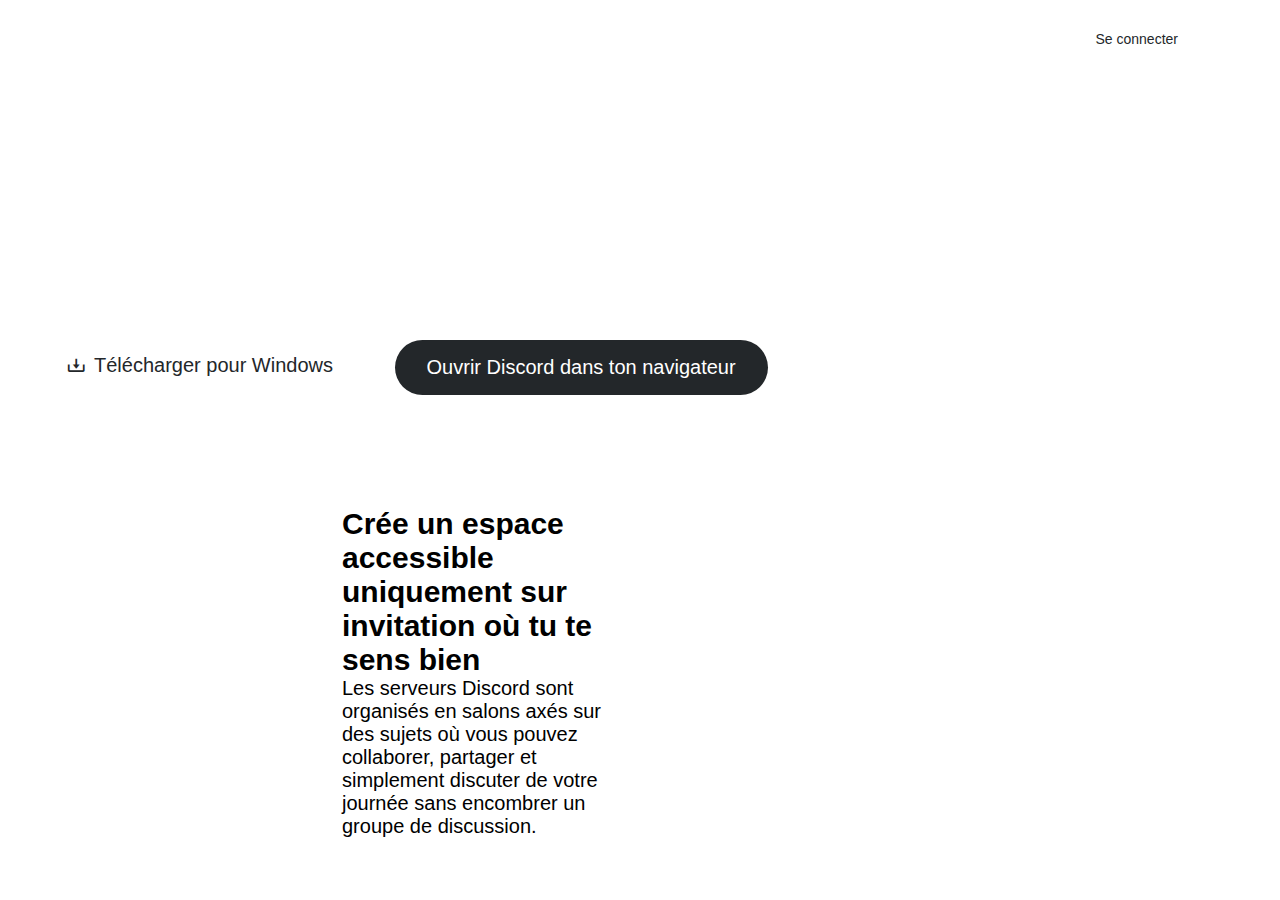
==== I_Clone_Discord_Website-CSS_Grid/index.html @ 0c386317 "inte html : section(collaboration)" ====
<!doctype html>
<html lang="en">

<head>
    <meta charset="UTF-8">
    <meta name="viewport" content="width=device-width, user-scalable=no, initial-scale=1.0, maximum-scale=1.0, minimum-scale=1.0">
    <meta http-equiv="X-UA-Compatible" content="ie=edge">
    <title>I Clone Discord Website Using CSS Grid</title>
    <link href='https://unpkg.com/boxicons@2.0.7/css/boxicons.min.css' rel='stylesheet'>
    <link rel="stylesheet" href="./main.css"> </head>

<body>

    <header class="hero">
        <div class="main-header container">
            <nav class="main-nav">
                <a href="index.html" class="logo">
                    <img src="./assets/images/logo.svg" alt="">
                </a>

                <ul class="nav-list">
                    <li class="nav-item">
                        <a href="#" class="nav-link">Download</a>
                    </li>
                    <li class="nav-item">
                        <a href="#" class="nav-link">Why Discord</a>
                    </li>
                    <li class="nav-item">
                        <a href="#" class="nav-link">Nitro</a>
                    </li>
                    <li class="nav-item">
                        <a href="#" class="nav-link">Safety</a>
                    </li>
                    <li class="nav-item">
                        <a href="#" class="nav-link">Support</a>
                    </li>
                </ul>

                <div class="nav-items-right">
                    <a href="#" class="btn btn-small btn-light btn-login">Se connecter</a>
                    <span class="mobile-toggle">
                        <i class="bx bx-menu btn-open"></i>
                        <i class="bx bx-x btn-close"></i>
                    </span>
                </div>
            </nav>
        </div>
    
        <div class="row container">
            <div class="hero-content-wrap">
                <h1 class="title primary-title">Your place to talk</h1>
                <p class="hero-description">
                    …où tu pourrais faire partie d'un club scolaire, d'un groupe de gamers ou d'une communauté d'art internationale. Un endroit où toi et ta bande d'amis pouvez simplement passer du temps ensemble. Un endroit qui permettrait plus facilement de discuter tous les jours et de se retrouver plus souvent.
                </p>

                <div class="hero-btn-group">
                    <a href="#" class="btn btn-large btn-light">
                        <i class="bx bx-download"></i> Télécharger pour Windows
                    </a>
                    <a href="#" class="btn btn-large btn-dark">
                        Ouvrir Discord dans ton navigateur
                    </a>
                </div>
            </div>
        </div>
    </header>

    <section class="collaboration">
        <div class="row container">
            <img src="./assets/images/section-1.svg" alt="" class="grid-image">
            <div class="text-group">
                <h2 class="title secondary-title">Crée un espace accessible uniquement sur invitation où tu te sens bien</h2>
                <p>Les serveurs Discord sont organisés en salons axés sur des sujets où vous pouvez collaborer, partager et simplement discuter de votre journée sans encombrer un groupe de discussion.</p>
            </div>
        </div>
    </section>

<!--<svg class="wave" version="1.1" xmlns="http://www.w3.org/2000/svg" viewBox="0 0 1440 100" preserveAspectRatio="none">-->
<!--    <path class="wave-path" d="M826.337463,25.5396311 C670.970254,58.655965 603.696181,68.7870267 447.802481,35.1443383 C293.342778,1.81111414 137.33377,1.81111414 0,1.81111414 L0,150 L1920,150 L1920,1.81111414 C1739.53523,-16.6853983 1679.86404,73.1607868 1389.7826,37.4859505 C1099.70117,1.81111414 981.704672,-7.57670281 826.337463,25.5396311 Z" fill="currentColor"></path>-->
<!--</svg>-->

</body>
</html>
---- I_Clone_Discord_Website-CSS_Grid/main.css ----
@font-face{font-family:"Whitney Light";src:url("./assets/fonts/whitneylight.woff") format("woff")}@font-face{font-family:"Whitney Medium";src:url("./assets/fonts/whitneymedium.woff") format("woff")}@font-face{font-family:"Whitney Bold";src:url("./assets/fonts/whitneybold.woff") format("woff")}*{margin:0;padding:0;box-sizing:border-box}html{font-size:62.5%}body{font-size:2rem;font-family:"Whitney Light",sans-serif}a{text-decoration:none;display:inline-block}img{max-width:100%;display:block}.hero{background:url(./assets/images/hero-bg.jpg) center/cover}.main-header{height:8rem;padding:0 2.4rem}.container{max-width:126rem;margin:0 auto}.main-nav{height:100%;display:flex;align-items:center;justify-content:space-between}.logo{width:12.4rem}.nav-list{display:none}.nav-items-right{display:flex;align-items:center}.btn:hover{box-shadow:0 .8rem 1.5rem rgba(0,0,0,.2)}.btn-small{font-size:1.4rem;padding:.7rem 1.6rem;border-radius:4rem}.btn-light{background-color:#fff;color:#23272a;transition:all .4s}.btn-light:hover{color:#7289da}.btn-login{margin-right:1.6rem;line-height:1.8}.mobile-toggle{display:flex;font-size:3.6rem;color:#fff;cursor:pointer}.btn-close{display:none}.row{display:grid;grid-template-columns:repeat(4, 1fr);gap:0 2rem;padding:5.6rem 2.4rem}.hero-content-wrap{grid-column:span 4;color:#fff}.title{font-family:"Whitney Bold",sans-serif}.primary-title{font-size:4.8rem;line-height:120%}.hero-description{line-height:3.2rem;margin-top:2.4rem}.hero-btn-group .btn-light{margin:2.4rem 2.4rem 0 0;display:inline-flex}.hero-btn-group .btn-light i{align-self:center;margin-right:.8rem}.btn-large{padding:1.6rem 3.2rem;border-radius:2.8rem}.btn-dark{background-color:#23272a;color:#fff;margin-top:2.4rem;transition:background-color .5s}.btn-dark:hover{background-color:#36393f}
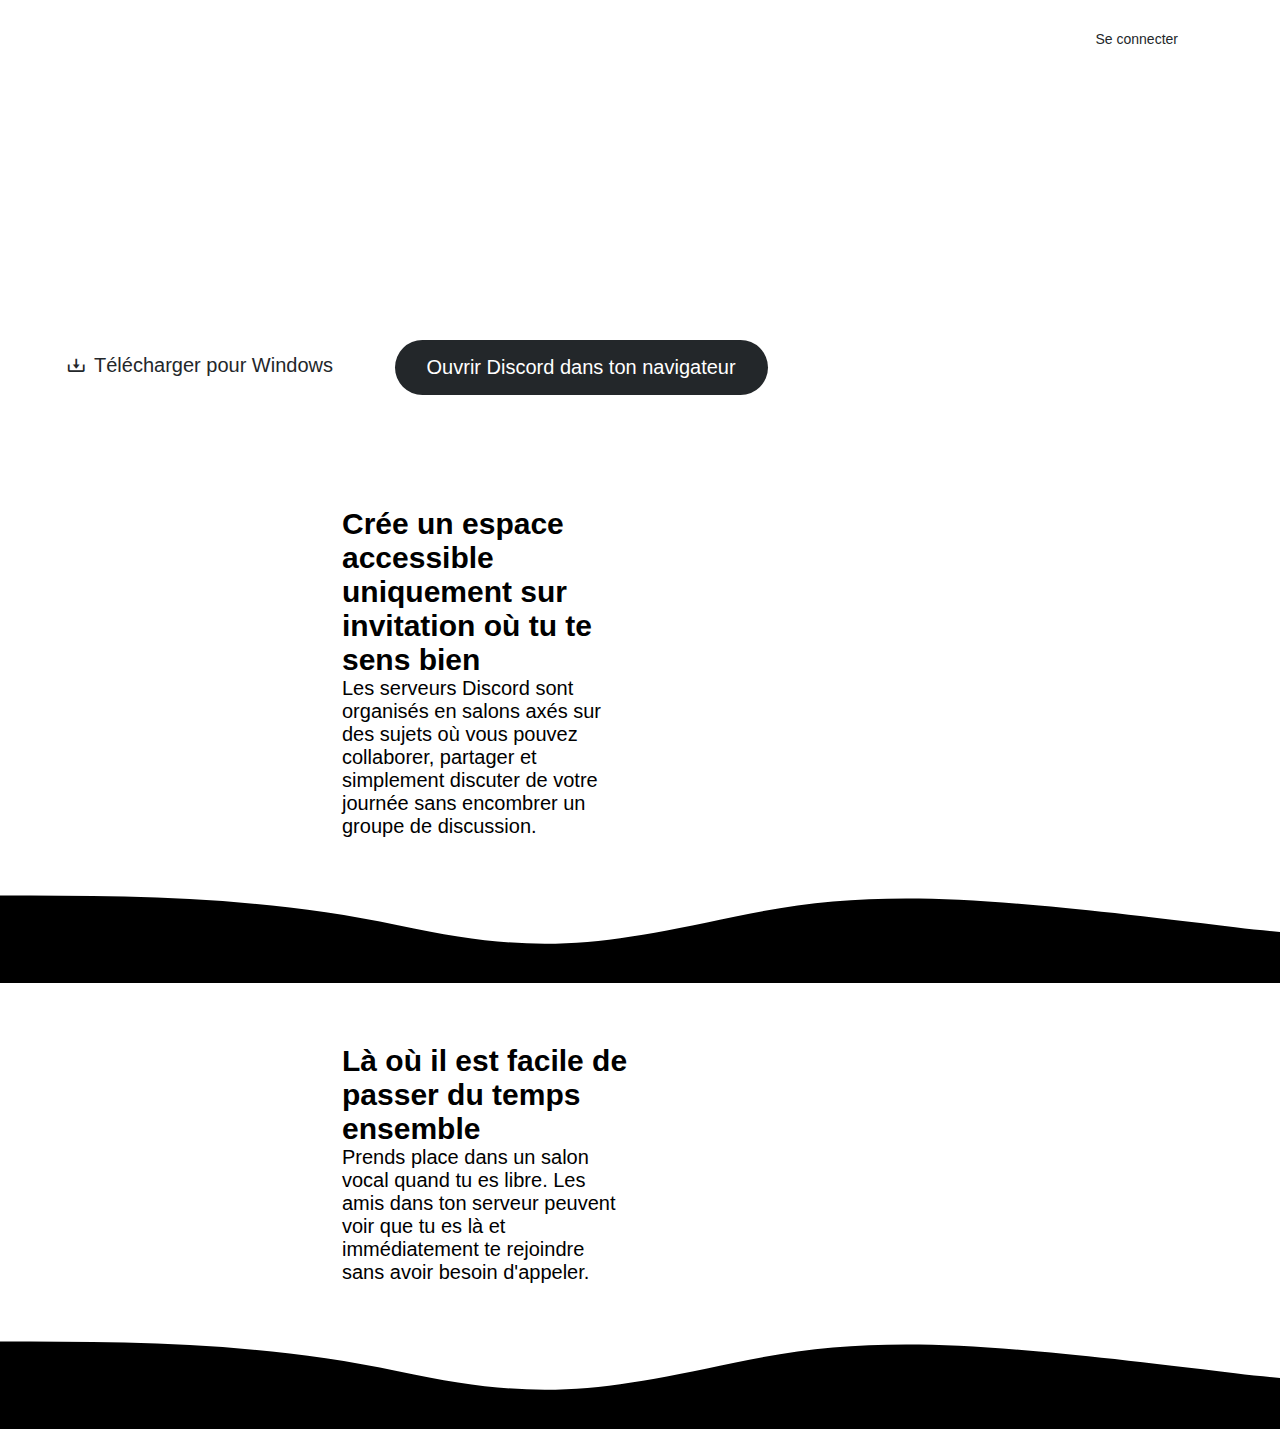
==== commit 00397439: "inte html: section(voice channel)" ====
--- a/I_Clone_Discord_Website-CSS_Grid/index.html
+++ b/I_Clone_Discord_Website-CSS_Grid/index.html
@@ -75,9 +75,23 @@
         </div>
     </section>
 
-<!--<svg class="wave" version="1.1" xmlns="http://www.w3.org/2000/svg" viewBox="0 0 1440 100" preserveAspectRatio="none">-->
-<!--    <path class="wave-path" d="M826.337463,25.5396311 C670.970254,58.655965 603.696181,68.7870267 447.802481,35.1443383 C293.342778,1.81111414 137.33377,1.81111414 0,1.81111414 L0,150 L1920,150 L1920,1.81111414 C1739.53523,-16.6853983 1679.86404,73.1607868 1389.7826,37.4859505 C1099.70117,1.81111414 981.704672,-7.57670281 826.337463,25.5396311 Z" fill="currentColor"></path>-->
-<!--</svg>-->
+    <svg class="wave" version="1.1" xmlns="http://www.w3.org/2000/svg" viewBox="0 0 1440 100" preserveAspectRatio="none">
+        <path class="wave-path" d="M826.337463,25.5396311 C670.970254,58.655965 603.696181,68.7870267 447.802481,35.1443383 C293.342778,1.81111414 137.33377,1.81111414 0,1.81111414 L0,150 L1920,150 L1920,1.81111414 C1739.53523,-16.6853983 1679.86404,73.1607868 1389.7826,37.4859505 C1099.70117,1.81111414 981.704672,-7.57670281 826.337463,25.5396311 Z" fill="currentColor"></path>
+    </svg>
+
+    <section class="voice-channel">
+        <div class="row container">
+            <img src="./assets/images/section-2.svg" alt="" class="grid-image order-2">
+            <div class="text-group order-1">
+                <h2 class="title secondary-title">Là où il est facile de passer du temps ensemble</h2>
+                <p>Prends place dans un salon vocal quand tu es libre. Les amis dans ton serveur peuvent voir que tu es là et immédiatement te rejoindre sans avoir besoin d'appeler.</p>
+            </div>
+        </div>
+    </section>
+
+    <svg class="wave wave-inverted" version="1.1" xmlns="http://www.w3.org/2000/svg" viewBox="0 0 1440 100" preserveAspectRatio="none">
+        <path class="wave-path" d="M826.337463,25.5396311 C670.970254,58.655965 603.696181,68.7870267 447.802481,35.1443383 C293.342778,1.81111414 137.33377,1.81111414 0,1.81111414 L0,150 L1920,150 L1920,1.81111414 C1739.53523,-16.6853983 1679.86404,73.1607868 1389.7826,37.4859505 C1099.70117,1.81111414 981.704672,-7.57670281 826.337463,25.5396311 Z" fill="currentColor"></path>
+    </svg>
 
 </body>
 </html>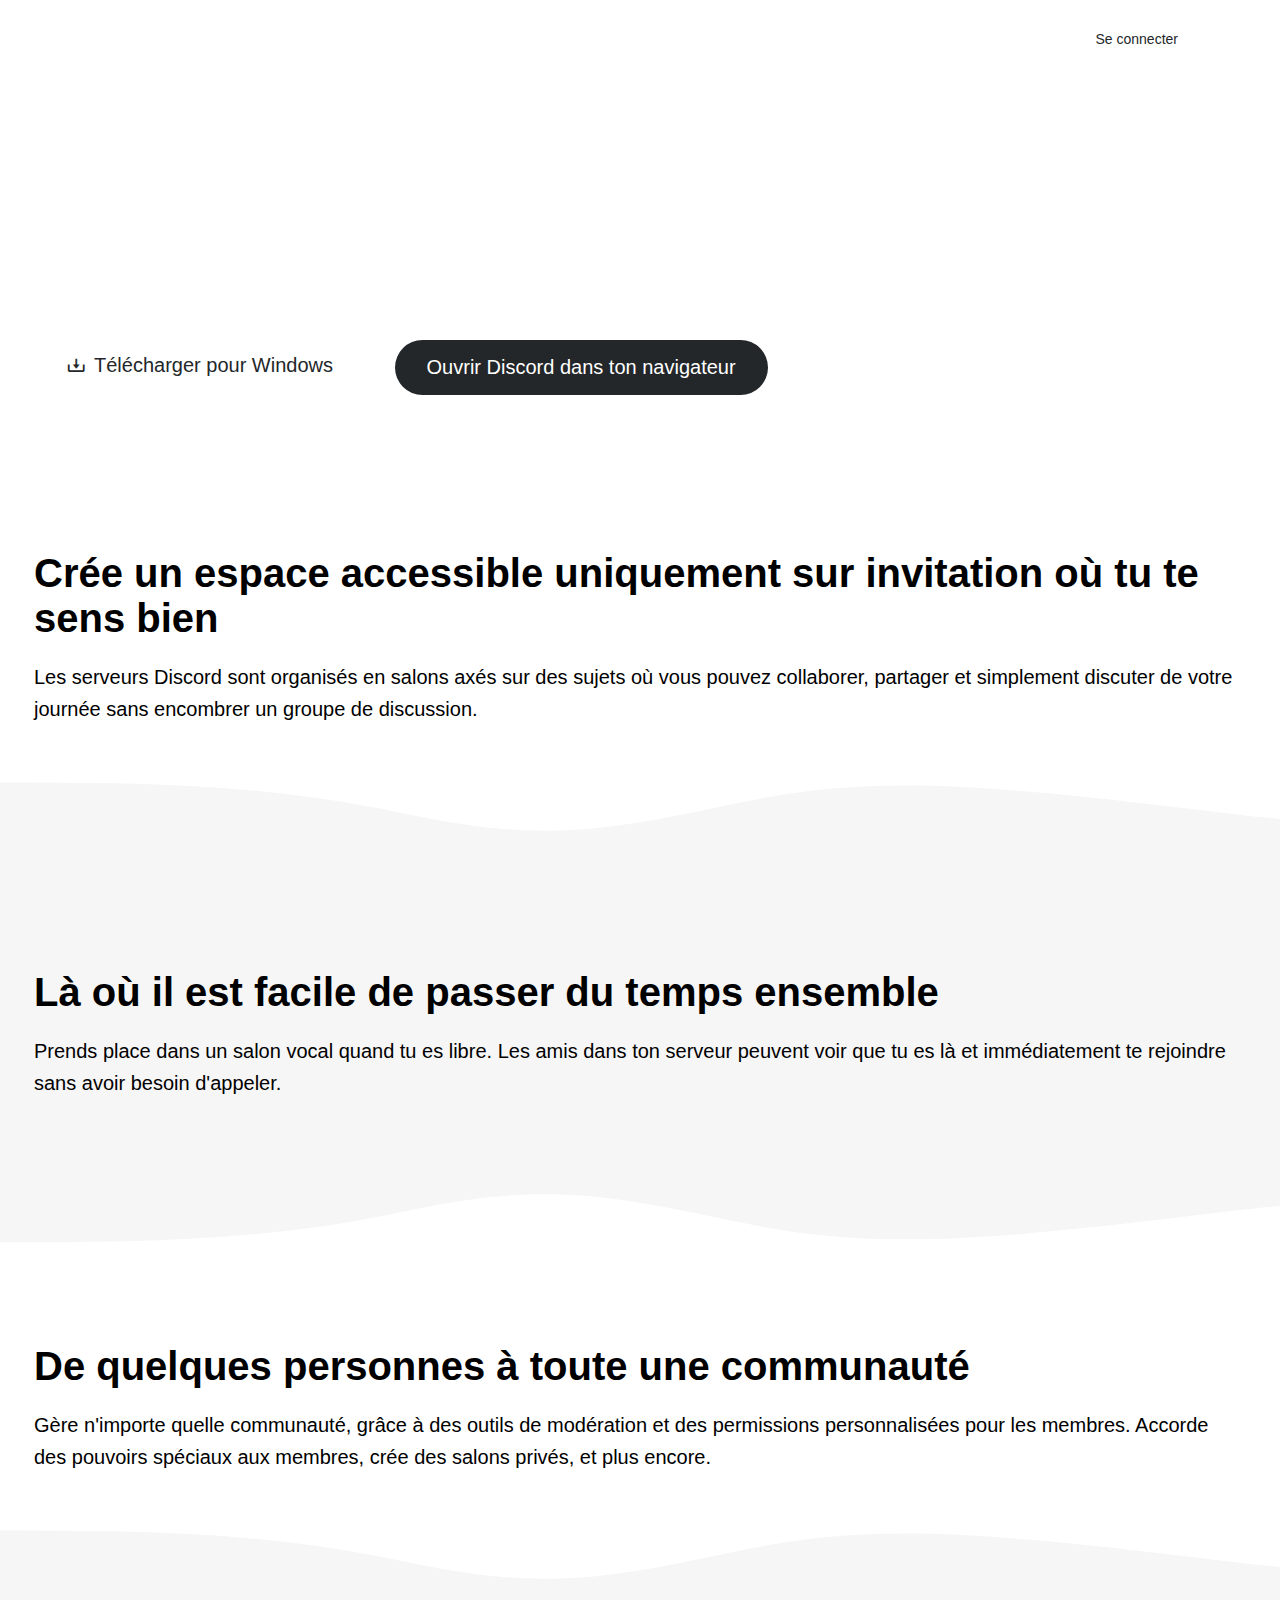
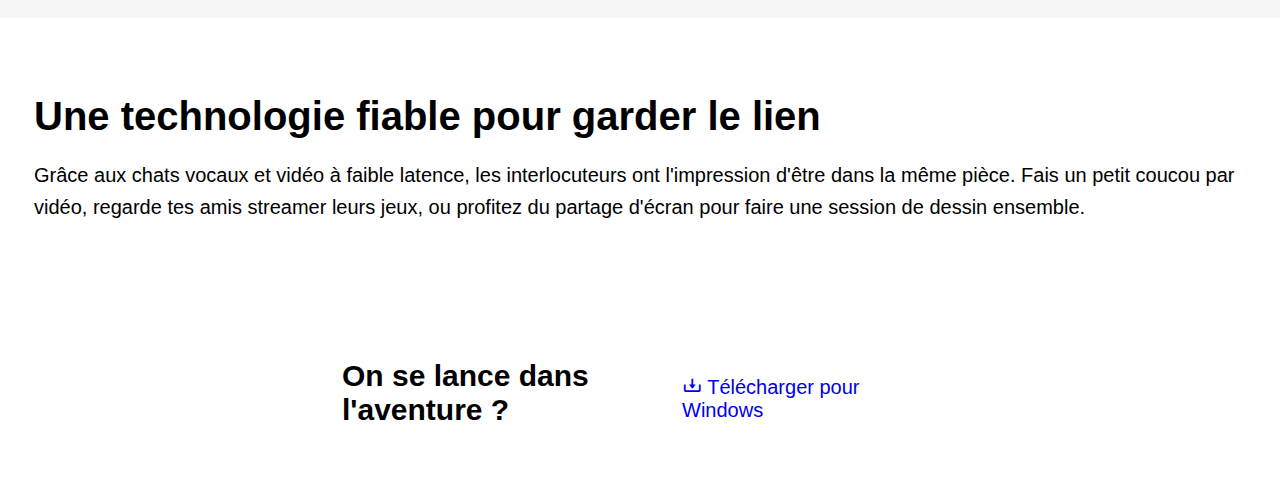
==== commit c05a1709: "inte html : section(download)" ====
--- a/I_Clone_Discord_Website-CSS_Grid/index.html
+++ b/I_Clone_Discord_Website-CSS_Grid/index.html
@@ -93,5 +93,42 @@
         <path class="wave-path" d="M826.337463,25.5396311 C670.970254,58.655965 603.696181,68.7870267 447.802481,35.1443383 C293.342778,1.81111414 137.33377,1.81111414 0,1.81111414 L0,150 L1920,150 L1920,1.81111414 C1739.53523,-16.6853983 1679.86404,73.1607868 1389.7826,37.4859505 C1099.70117,1.81111414 981.704672,-7.57670281 826.337463,25.5396311 Z" fill="currentColor"></path>
     </svg>
 
+    <section class="moderation-tools">
+        <div class="row container">
+            <img src="./assets/images/section-3.svg" alt="" class="grid-image order-2">
+            <div class="text-group order-1">
+                <h2 class="title secondary-title">De quelques personnes à toute une communauté</h2>
+                <p>Gère n'importe quelle communauté, grâce à des outils de modération et des permissions personnalisées pour les membres. Accorde des pouvoirs spéciaux aux membres, crée des salons privés, et plus encore.</p>
+            </div>
+        </div>
+    </section>
+
+    <svg class="wave" version="1.1" xmlns="http://www.w3.org/2000/svg" viewBox="0 0 1440 100" preserveAspectRatio="none">
+        <path class="wave-path" d="M826.337463,25.5396311 C670.970254,58.655965 603.696181,68.7870267 447.802481,35.1443383 C293.342778,1.81111414 137.33377,1.81111414 0,1.81111414 L0,150 L1920,150 L1920,1.81111414 C1739.53523,-16.6853983 1679.86404,73.1607868 1389.7826,37.4859505 C1099.70117,1.81111414 981.704672,-7.57670281 826.337463,25.5396311 Z" fill="currentColor"></path>
+    </svg>
+
+    <section class="video-call">
+        <div class="row container">
+            <div class="text-group">
+                <h2 class="title secondary-title">Une technologie fiable pour garder le lien</h2>
+                <p>Grâce aux chats vocaux et vidéo à faible latence, les interlocuteurs ont l'impression d'être dans la même pièce. Fais un petit coucou par vidéo, regarde tes amis streamer leurs jeux, ou profitez du partage d'écran pour faire une session de dessin ensemble.</p>
+            </div>
+            <img src="./assets/images/section-4.svg" alt="" class="grid-image">
+        </div>
+    </section>
+
+    <section class="download">
+        <div class="row container remove-grid">
+            <img src="./assets/images/sparkles.svg" alt="" class="sparkles">
+            <h2>On se lance dans l'aventure ?</h2>
+            <a href="#" class="btn btn-large btn-brand">
+                <i class="bx bx-download"></i>
+                Télécharger pour Windows
+            </a>
+        </div>
+    </section>
+
+
+
 </body>
 </html>--- a/I_Clone_Discord_Website-CSS_Grid/main.css
+++ b/I_Clone_Discord_Website-CSS_Grid/main.css
@@ -1 +1 @@
-@font-face{font-family:"Whitney Light";src:url("./assets/fonts/whitneylight.woff") format("woff")}@font-face{font-family:"Whitney Medium";src:url("./assets/fonts/whitneymedium.woff") format("woff")}@font-face{font-family:"Whitney Bold";src:url("./assets/fonts/whitneybold.woff") format("woff")}*{margin:0;padding:0;box-sizing:border-box}html{font-size:62.5%}body{font-size:2rem;font-family:"Whitney Light",sans-serif}a{text-decoration:none;display:inline-block}img{max-width:100%;display:block}.hero{background:url(./assets/images/hero-bg.jpg) center/cover}.main-header{height:8rem;padding:0 2.4rem}.container{max-width:126rem;margin:0 auto}.main-nav{height:100%;display:flex;align-items:center;justify-content:space-between}.logo{width:12.4rem}.nav-list{display:none}.nav-items-right{display:flex;align-items:center}.btn:hover{box-shadow:0 .8rem 1.5rem rgba(0,0,0,.2)}.btn-small{font-size:1.4rem;padding:.7rem 1.6rem;border-radius:4rem}.btn-light{background-color:#fff;color:#23272a;transition:all .4s}.btn-light:hover{color:#7289da}.btn-login{margin-right:1.6rem;line-height:1.8}.mobile-toggle{display:flex;font-size:3.6rem;color:#fff;cursor:pointer}.btn-close{display:none}.row{display:grid;grid-template-columns:repeat(4, 1fr);gap:0 2rem;padding:5.6rem 2.4rem}.hero-content-wrap{grid-column:span 4;color:#fff}.title{font-family:"Whitney Bold",sans-serif}.primary-title{font-size:4.8rem;line-height:120%}.hero-description{line-height:3.2rem;margin-top:2.4rem}.hero-btn-group .btn-light{margin:2.4rem 2.4rem 0 0;display:inline-flex}.hero-btn-group .btn-light i{align-self:center;margin-right:.8rem}.btn-large{padding:1.6rem 3.2rem;border-radius:2.8rem}.btn-dark{background-color:#23272a;color:#fff;margin-top:2.4rem;transition:background-color .5s}.btn-dark:hover{background-color:#36393f}+@font-face{font-family:"Whitney Light";src:url("./assets/fonts/whitneylight.woff") format("woff")}@font-face{font-family:"Whitney Medium";src:url("./assets/fonts/whitneymedium.woff") format("woff")}@font-face{font-family:"Whitney Bold";src:url("./assets/fonts/whitneybold.woff") format("woff")}*{margin:0;padding:0;box-sizing:border-box}html{font-size:62.5%}body{font-size:2rem;font-family:"Whitney Light",sans-serif}a{text-decoration:none;display:inline-block}img{max-width:100%;display:block}.hero{background:url(./assets/images/hero-bg.jpg) center/cover}.main-header{height:8rem;padding:0 2.4rem}.container{max-width:126rem;margin:0 auto}.main-nav{height:100%;display:flex;align-items:center;justify-content:space-between}.logo{width:12.4rem}.nav-list{display:none}.nav-items-right{display:flex;align-items:center}.btn:hover{box-shadow:0 .8rem 1.5rem rgba(0,0,0,.2)}.btn-small{font-size:1.4rem;padding:.7rem 1.6rem;border-radius:4rem}.btn-light{background-color:#fff;color:#23272a;transition:all .4s}.btn-light:hover{color:#7289da}.btn-login{margin-right:1.6rem;line-height:1.8}.mobile-toggle{display:flex;font-size:3.6rem;color:#fff;cursor:pointer}.btn-close{display:none}.row{display:grid;grid-template-columns:repeat(4, 1fr);gap:0 2rem;padding:5.6rem 2.4rem}.hero-content-wrap{grid-column:span 4;color:#fff}.title{font-family:"Whitney Bold",sans-serif}.primary-title{font-size:4.8rem;line-height:120%}.hero-description{line-height:3.2rem;margin-top:2.4rem}.hero-btn-group .btn-light{margin:2.4rem 2.4rem 0 0;display:inline-flex}.hero-btn-group .btn-light i{align-self:center;margin-right:.8rem}.btn-large{padding:1.6rem 3.2rem;border-radius:2.8rem}.btn-dark{background-color:#23272a;color:#fff;margin-top:2.4rem;transition:background-color .5s}.btn-dark:hover{background-color:#36393f}.grid-image{margin-top:2.4rem;grid-column:span 4}.text-group{margin-top:2rem;grid-column:span 4}.secondary-title{font-size:4rem}.text-group p{margin-top:2rem;line-height:3.2rem}.voice-channel{background-color:#f6f6f6}.wave{color:#f6f6f6;display:block}.wave-path{-webkit-animation:wave-animation 20s linear infinite alternate;animation:wave-animation 20s linear infinite alternate}@-webkit-keyframes wave-animation{0%{d:path("M826.337463,25.5396311 C670.970254,58.655965 603.696181,68.7870267 447.802481,35.1443383 C293.342778,1.81111414 137.33377,1.81111414 0,1.81111414 L0,150 L1920,150 L1920,1.81111414 C1739.53523,-16.6853983 1679.86404,73.1607868 1389.7826,37.4859505 C1099.70117,1.81111414 981.704672,-7.57670281 826.337463,25.5396311 Z")}50%{d:path("M655.558582,28.4898877 C500.191373,61.6062216 422.833785,83.5422763 266.940085,49.8995879 C112.480383,16.5663637 84.0992497,8.02840272 0,44.7243294 L0,150.727527 L1920,150.727527 L1920,49.8995879 C1580.91676,-34.8808285 1438.10804,73.6768193 1148.0266,38.0019829 C857.945166,2.32714659 810.925791,-4.62644617 655.558582,28.4898877 Z")}100%{d:path("M842.322034,38.0019829 C686.954825,71.1183168 623.386282,53.08497 467.492582,19.4422816 C313.032879,-13.8909426 84.0992497,8.02840272 0,44.7243294 L0,150.727527 L1920,150.727527 L1920,76.8685643 C1512.23604,-35.3595639 1568.70222,67.4289432 1278.62078,31.7541069 C988.539347,-3.92072949 997.689243,4.88564905 842.322034,38.0019829 Z")}}@keyframes wave-animation{0%{d:path("M826.337463,25.5396311 C670.970254,58.655965 603.696181,68.7870267 447.802481,35.1443383 C293.342778,1.81111414 137.33377,1.81111414 0,1.81111414 L0,150 L1920,150 L1920,1.81111414 C1739.53523,-16.6853983 1679.86404,73.1607868 1389.7826,37.4859505 C1099.70117,1.81111414 981.704672,-7.57670281 826.337463,25.5396311 Z")}50%{d:path("M655.558582,28.4898877 C500.191373,61.6062216 422.833785,83.5422763 266.940085,49.8995879 C112.480383,16.5663637 84.0992497,8.02840272 0,44.7243294 L0,150.727527 L1920,150.727527 L1920,49.8995879 C1580.91676,-34.8808285 1438.10804,73.6768193 1148.0266,38.0019829 C857.945166,2.32714659 810.925791,-4.62644617 655.558582,28.4898877 Z")}100%{d:path("M842.322034,38.0019829 C686.954825,71.1183168 623.386282,53.08497 467.492582,19.4422816 C313.032879,-13.8909426 84.0992497,8.02840272 0,44.7243294 L0,150.727527 L1920,150.727527 L1920,76.8685643 C1512.23604,-35.3595639 1568.70222,67.4289432 1278.62078,31.7541069 C988.539347,-3.92072949 997.689243,4.88564905 842.322034,38.0019829 Z")}}.wave-inverted{transform:matrix(1, 0, 0, -1, 0, 0)}